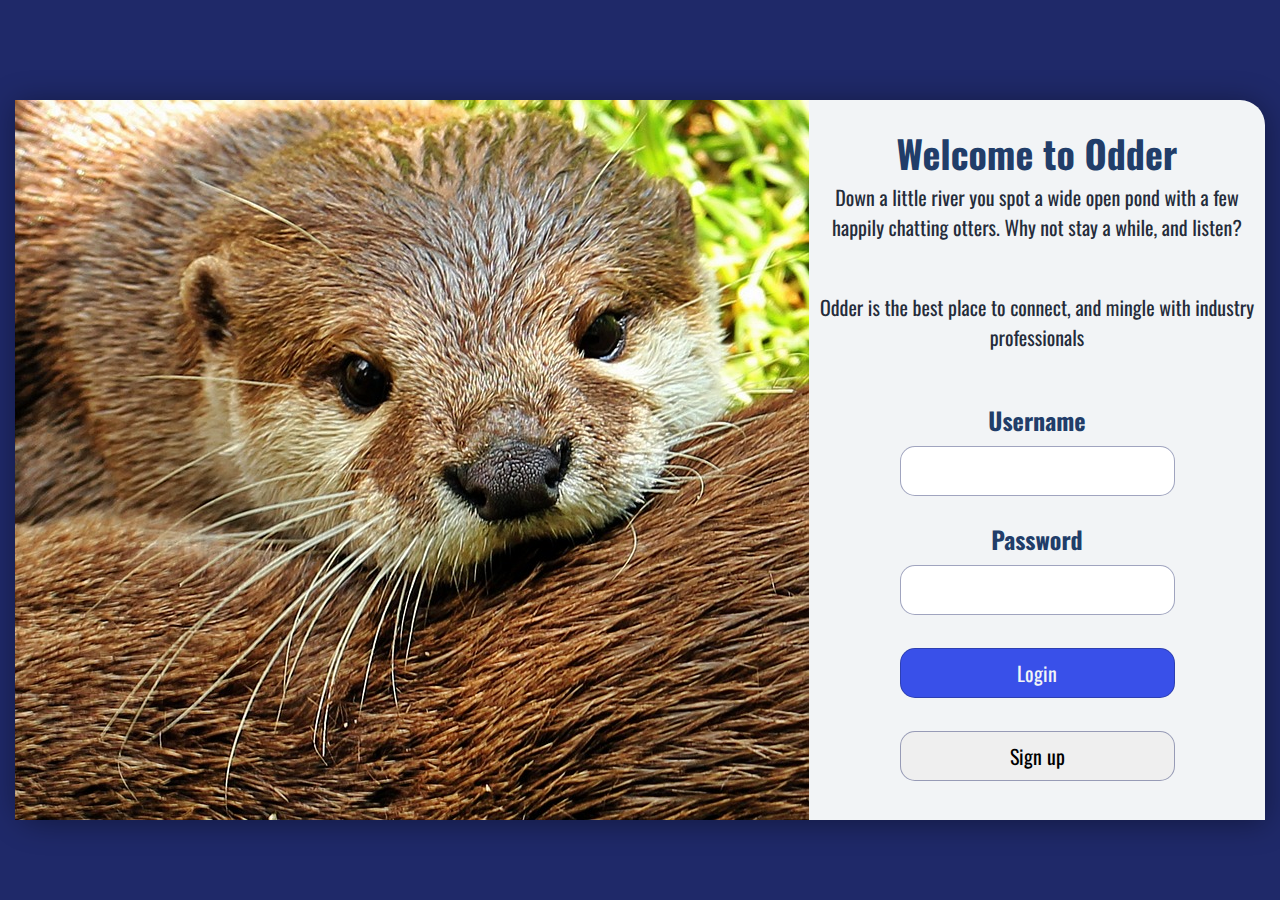
==== login.html @ 28e7eb97 "Style login page" ====
<!DOCTYPE html>
<html lang="en" dir="ltr" >
    <head>
        <meta charset="utf-8"> 
        <meta name="viewport" content="width=device-width, initial-scale=1"> 
        <meta name="author" content="Apricosma">
        <meta name="description" content="Project">
        <meta name="keywords" content="HTML, CSS, SEO, web, web development">
        <link rel="shortcut icon" href="assets/media/favicon.png?v=2" type="image/x-icon">
        <link rel="preconnect" href="https://fonts.googleapis.com">
        <link rel="preconnect" href="https://fonts.gstatic.com" crossorigin>
        <link href="https://fonts.googleapis.com/css2?family=Oswald:wght@200;300;400;500;600;700&display=swap" rel="stylesheet">
        <title>Odder | Login</title>
        <link rel="stylesheet" type="text/css" href="assets/style/login.css">
        <script src="assets/script/login.js" defer></script>
    </head>
    <body>
        <main>
            <div class="login-box container">
                <img src="./assets/media/otter-1438378_960_720.jpg">
                <div class="login">
                    <article>
                        <h1>Welcome to Odder</h1>
                        <p>Down a little river you spot a wide open pond with a few</p>
                        <p>happily chatting otters. Why not stay a while, and listen?</p>
                    </article>
                    <article>
                        <p>Odder is the best place to connect, and mingle
                            with industry professionals</p>
                    </article>
                    <form>
                        <h2>Username</h2>
                        <input type="text" class="username">
                        <h2>Password</h2>
                        <input type="text" class="password">
                        <input type="button" value="Login" class="log-in">
                        <input type="button" value="Sign up" class="sign-up">
                    </form>
                    

                </div>
            </div>
        </main>
    </body>
</html>
---- assets/style/login.css ----
@import "./reset.css";

:root {
    --app-light-bg: #f2f4f6;
    --app-tint-light-bg: #dfdede;
    --app-red: #ff3c57;
    --app-green: #33ab4e;
    --app-purple: #833cff;
    --app-orange: #ff833c;
    --app-blue: #1f2969;
    --app-blue-hover: #3950e9;
    --app-text-color: rgb(35, 28, 99);
}
    
body {
    background-color: var(--app-blue);
}
    
.container {
    width: min(100% - 30px, 1280px);
    margin-inline: auto;
}

/* - - - - - - - - - - */
/* Login               */
/* - - - - - - - - - - */

.login-box {
    background-color: var(--app-light-bg);
    max-width: 1400px;
    height: 720px;
    position: absolute;
    right: 0;
    left: 0;
    top: 100px;
    border-radius: 0 25px 0 25px;
    color: var(--app-text-color);
    box-shadow: 1px 3px 30px rgba(0, 0, 0, 0.384);
}

img {
    float: left;
}

.login {
    margin-left: 750px;
    text-align: center;
}

form {
    display: flex;
    flex-direction: column;
    width: 55%;
    margin: auto;
    margin-top: 50px;
}

form input {
    margin-bottom: 25px;
    margin-top: 8px;
    height: 50px;
    border-radius: 15px;
    border: 1px solid #1f29696c;
    padding: 0 10px;
    font-size: 20px;
}

article:first-of-type {
    margin-top: 25px;
    margin-bottom: 50px;
}

article:last-of-type {
    margin-top: 25px;
}

article h1 {
    font-size: 38px;
    color: #213d69;
}

h2 {
    color: #213d69;
}

article p {
    font-size: 20px;
    color: #252c3a;
}

.log-in {
    background-color: var(--app-blue-hover);
    color: var(--app-light-bg);
}
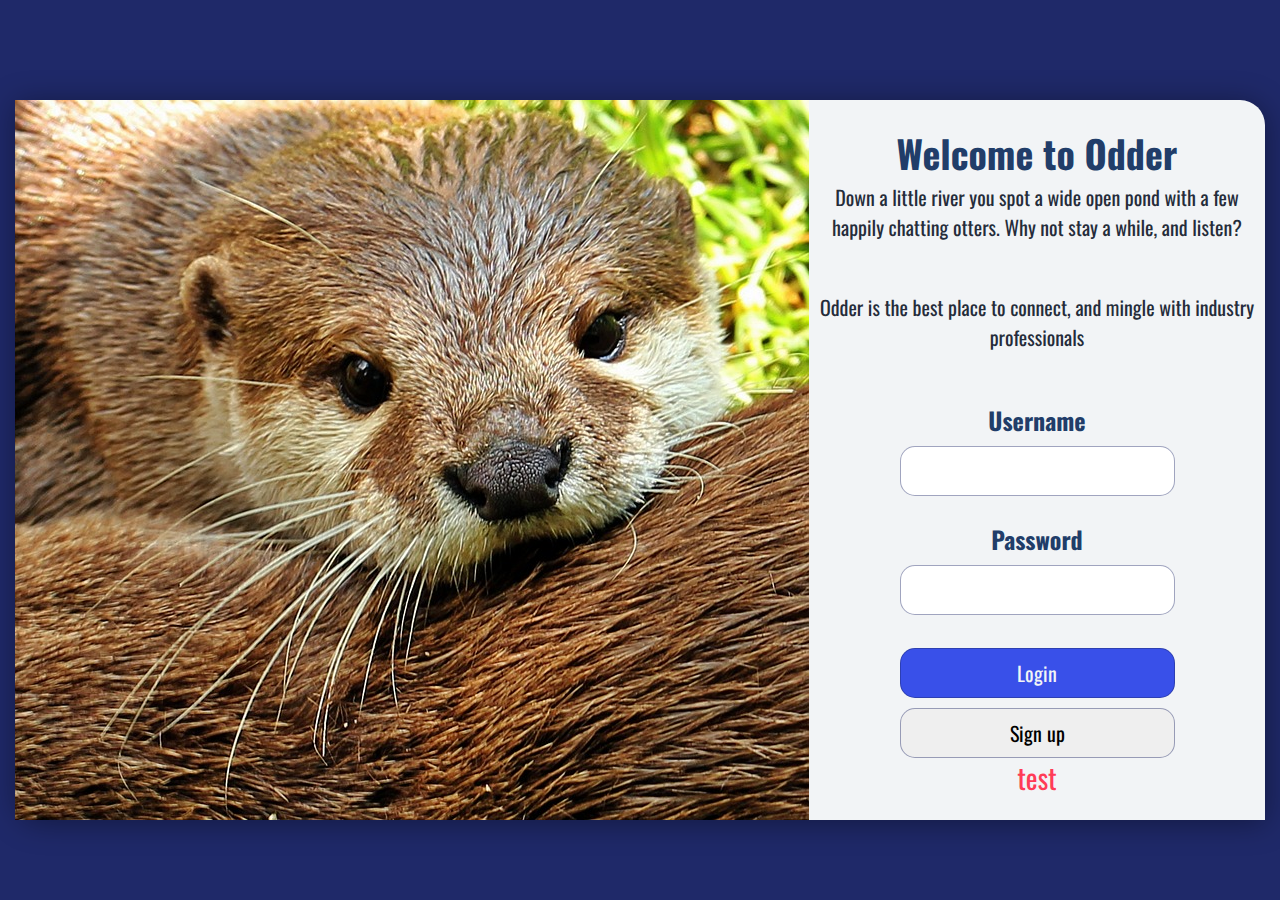
==== commit 41dd21a6: "Add login and validation" ====
--- a/login.html
+++ b/login.html
@@ -32,9 +32,10 @@
                         <h2>Username</h2>
                         <input type="text" class="username">
                         <h2>Password</h2>
-                        <input type="text" class="password">
+                        <input type="password" class="password">
                         <input type="button" value="Login" class="log-in">
                         <input type="button" value="Sign up" class="sign-up">
+                        <p class="error">test</p>
                     </form>
                     
 
--- a/assets/style/login.css
+++ b/assets/style/login.css
@@ -91,4 +91,15 @@
 .log-in {
     background-color: var(--app-blue-hover);
     color: var(--app-light-bg);
+    margin-bottom: 2px;
+}
+
+.sign-up {
+    margin-bottom: 0;
+}
+
+.error {
+    color: var(--app-red);
+    font-size: 28px;
+    text-align: center;
 }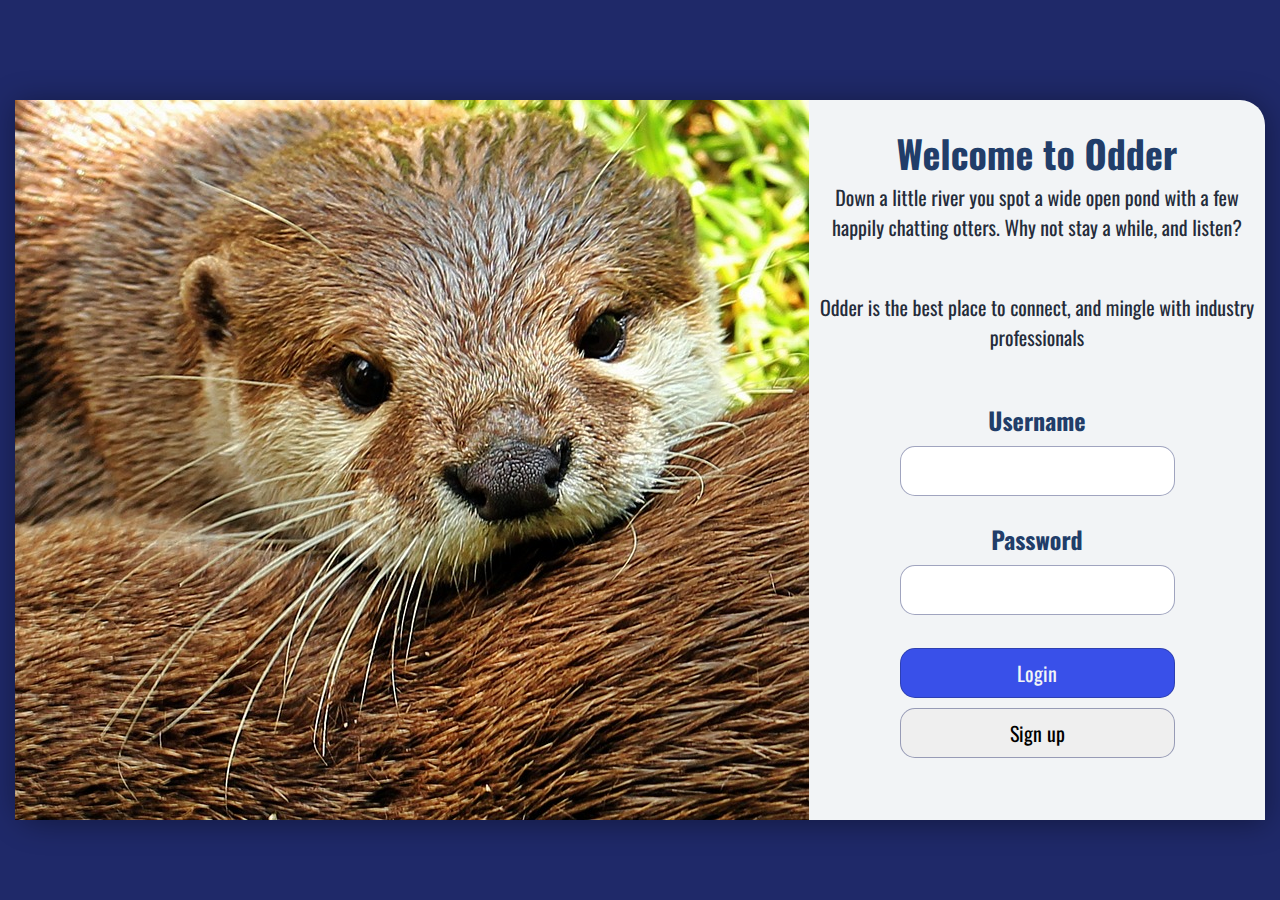
==== commit 5522ba29: "Add enter to submit on login page" ====
--- a/login.html
+++ b/login.html
@@ -35,7 +35,7 @@
                         <input type="password" class="password">
                         <input type="button" value="Login" class="log-in">
                         <input type="button" value="Sign up" class="sign-up">
-                        <p class="error">test</p>
+                        <p class="error"></p>
                     </form>
                     
 
